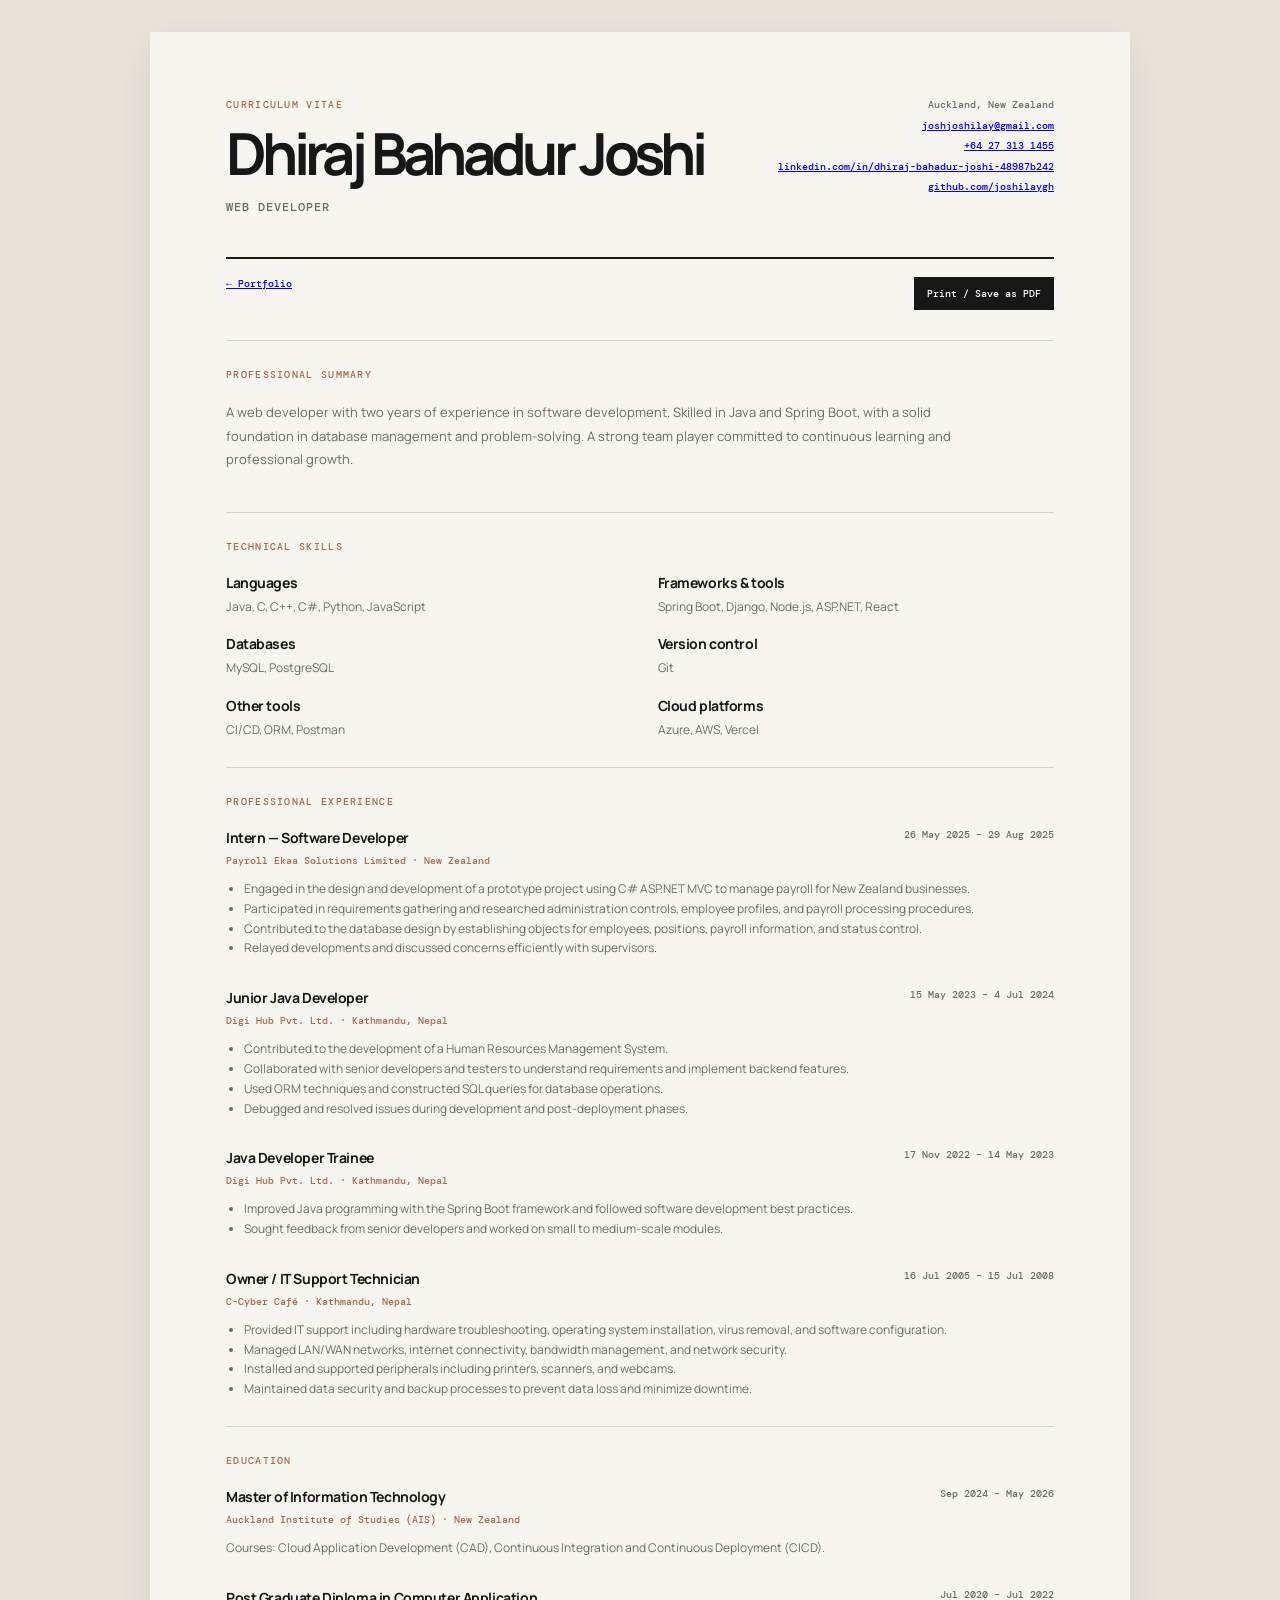
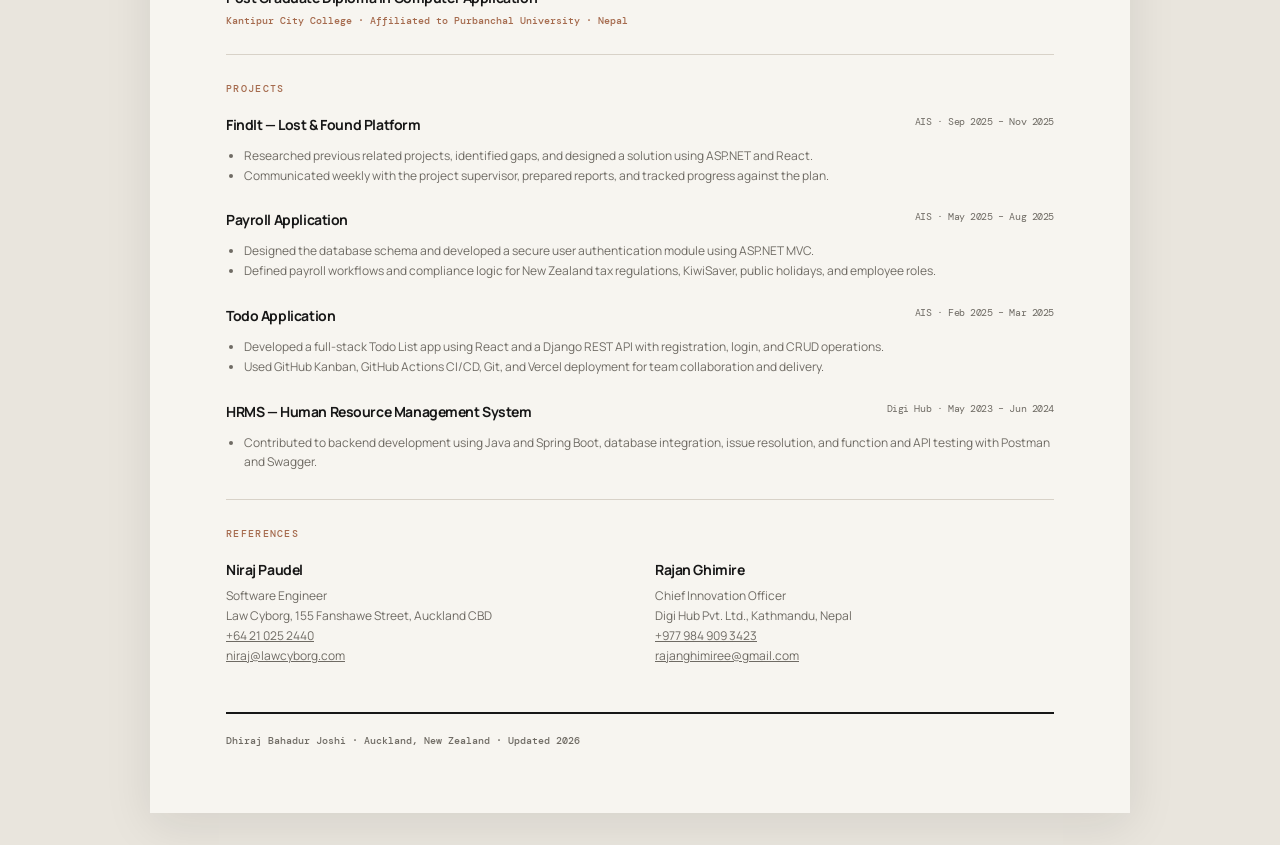
==== resume.html @ 3dafc1f8 "Add complete resume page" ====
<!doctype html>
<html lang="en">
  <head>
    <meta charset="utf-8" />
    <meta name="viewport" content="width=device-width, initial-scale=1" />
    <meta name="description" content="Full resume of Dhiraj Bahadur Joshi, web developer." />
    <title>Dhiraj Bahadur Joshi — Resume</title>
    <link rel="preconnect" href="https://fonts.googleapis.com" />
    <link rel="preconnect" href="https://fonts.gstatic.com" crossorigin />
    <link href="https://fonts.googleapis.com/css2?family=DM+Mono:wght@400;500&family=Manrope:wght@400;500;600;700;800&display=swap" rel="stylesheet" />
    <link rel="stylesheet" href="resume.css" />
  </head>
  <body>
    <div class="resume-shell">
      <header class="resume-header">
        <div><p class="eyebrow">Curriculum vitae</p><h1>Dhiraj Bahadur Joshi</h1><p class="role">Web Developer</p></div>
        <div class="contact"><span>Auckland, New Zealand</span><a href="mailto:joshjoshilay@gmail.com">joshjoshilay@gmail.com</a><a href="tel:+64273131455">+64 27 313 1455</a><a href="https://www.linkedin.com/in/dhiraj-bahadur-joshi-48987b242">linkedin.com/in/dhiraj-bahadur-joshi-48987b242</a><a href="https://github.com/joshilaygh">github.com/joshilaygh</a></div>
      </header>
      <div class="resume-actions"><a href="index.html">← Portfolio</a><button type="button" onclick="window.print()">Print / Save as PDF</button></div>

      <main>
        <section class="resume-section"><h2>Professional summary</h2><p>A web developer with two years of experience in software development. Skilled in Java and Spring Boot, with a solid foundation in database management and problem-solving. A strong team player committed to continuous learning and professional growth.</p></section>
        <section class="resume-section"><h2>Technical skills</h2><div class="skills-grid"><div><b>Languages</b><span>Java, C, C++, C#, Python, JavaScript</span></div><div><b>Frameworks &amp; tools</b><span>Spring Boot, Django, Node.js, ASP.NET, React</span></div><div><b>Databases</b><span>MySQL, PostgreSQL</span></div><div><b>Version control</b><span>Git</span></div><div><b>Other tools</b><span>CI/CD, ORM, Postman</span></div><div><b>Cloud platforms</b><span>Azure, AWS, Vercel</span></div></div></section>
        <section class="resume-section"><h2>Professional experience</h2>
          <article class="resume-entry"><div class="entry-heading"><div><h3>Intern — Software Developer</h3><p>Payroll Ekaa Solutions Limited · New Zealand</p></div><time>26 May 2025 – 29 Aug 2025</time></div><ul><li>Engaged in the design and development of a prototype project using C# ASP.NET MVC to manage payroll for New Zealand businesses.</li><li>Participated in requirements gathering and researched administration controls, employee profiles, and payroll processing procedures.</li><li>Contributed to the database design by establishing objects for employees, positions, payroll information, and status control.</li><li>Relayed developments and discussed concerns efficiently with supervisors.</li></ul></article>
          <article class="resume-entry"><div class="entry-heading"><div><h3>Junior Java Developer</h3><p>Digi Hub Pvt. Ltd. · Kathmandu, Nepal</p></div><time>15 May 2023 – 4 Jul 2024</time></div><ul><li>Contributed to the development of a Human Resources Management System.</li><li>Collaborated with senior developers and testers to understand requirements and implement backend features.</li><li>Used ORM techniques and constructed SQL queries for database operations.</li><li>Debugged and resolved issues during development and post-deployment phases.</li></ul></article>
          <article class="resume-entry"><div class="entry-heading"><div><h3>Java Developer Trainee</h3><p>Digi Hub Pvt. Ltd. · Kathmandu, Nepal</p></div><time>17 Nov 2022 – 14 May 2023</time></div><ul><li>Improved Java programming with the Spring Boot framework and followed software development best practices.</li><li>Sought feedback from senior developers and worked on small to medium-scale modules.</li></ul></article>
          <article class="resume-entry"><div class="entry-heading"><div><h3>Owner / IT Support Technician</h3><p>C-Cyber Café · Kathmandu, Nepal</p></div><time>16 Jul 2005 – 15 Jul 2008</time></div><ul><li>Provided IT support including hardware troubleshooting, operating system installation, virus removal, and software configuration.</li><li>Managed LAN/WAN networks, internet connectivity, bandwidth management, and network security.</li><li>Installed and supported peripherals including printers, scanners, and webcams.</li><li>Maintained data security and backup processes to prevent data loss and minimize downtime.</li></ul></article>
        </section>
        <section class="resume-section"><h2>Education</h2><article class="resume-entry compact"><div class="entry-heading"><div><h3>Master of Information Technology</h3><p>Auckland Institute of Studies (AIS) · New Zealand</p></div><time>Sep 2024 – May 2026</time></div><p>Courses: Cloud Application Development (CAD), Continuous Integration and Continuous Deployment (CICD).</p></article><article class="resume-entry compact"><div class="entry-heading"><div><h3>Post Graduate Diploma in Computer Application</h3><p>Kantipur City College · Affiliated to Purbanchal University · Nepal</p></div><time>Jul 2020 – Jul 2022</time></div></article></section>
        <section class="resume-section"><h2>Projects</h2>
          <article class="project-entry"><h3>FindIt — Lost &amp; Found Platform <small>AIS · Sep 2025 – Nov 2025</small></h3><ul><li>Researched previous related projects, identified gaps, and designed a solution using ASP.NET and React.</li><li>Communicated weekly with the project supervisor, prepared reports, and tracked progress against the plan.</li></ul></article>
          <article class="project-entry"><h3>Payroll Application <small>AIS · May 2025 – Aug 2025</small></h3><ul><li>Designed the database schema and developed a secure user authentication module using ASP.NET MVC.</li><li>Defined payroll workflows and compliance logic for New Zealand tax regulations, KiwiSaver, public holidays, and employee roles.</li></ul></article>
          <article class="project-entry"><h3>Todo Application <small>AIS · Feb 2025 – Mar 2025</small></h3><ul><li>Developed a full-stack Todo List app using React and a Django REST API with registration, login, and CRUD operations.</li><li>Used GitHub Kanban, GitHub Actions CI/CD, Git, and Vercel deployment for team collaboration and delivery.</li></ul></article>
          <article class="project-entry"><h3>HRMS — Human Resource Management System <small>Digi Hub · May 2023 – Jun 2024</small></h3><ul><li>Contributed to backend development using Java and Spring Boot, database integration, issue resolution, and function and API testing with Postman and Swagger.</li></ul></article>
        </section>
        <section class="resume-section references"><h2>References</h2><div class="reference-grid"><div><h3>Niraj Paudel</h3><p>Software Engineer<br />Law Cyborg, 155 Fanshawe Street, Auckland CBD<br /><a href="tel:+642102524460">+64 21 025 2440</a><br /><a href="mailto:niraj@lawcyborg.com">niraj@lawcyborg.com</a></p></div><div><h3>Rajan Ghimire</h3><p>Chief Innovation Officer<br />Digi Hub Pvt. Ltd., Kathmandu, Nepal<br /><a href="tel:+9779849093423">+977 984 909 3423</a><br /><a href="mailto:rajanghimiree@gmail.com">rajanghimiree@gmail.com</a></p></div></div></section>
      </main>
      <footer class="resume-footer">Dhiraj Bahadur Joshi · Auckland, New Zealand · Updated 2026</footer>
    </div>
  </body>
</html>
---- resume.css ----
:root{--ink:#171717;--muted:#6f6b64;--paper:#f7f5f0;--line:#d8d2c8;--accent:#a56a4d}*{box-sizing:border-box}body{margin:0;background:#e9e5dd;color:var(--ink);font-family:Manrope,Arial,sans-serif}.resume-shell{width:min(980px,calc(100% - 40px));margin:32px auto;background:var(--paper);padding:66px 76px;box-shadow:0 12px 45px #17171718}.resume-header{display:flex;justify-content:space-between;gap:40px;padding-bottom:42px;border-bottom:2px solid var(--ink)}.eyebrow{font:500 10px "DM Mono",monospace;text-transform:uppercase;letter-spacing:.13em;color:var(--accent);margin:0 0 15px}.resume-header h1{font-size:clamp(35px,5vw,58px);letter-spacing:-.08em;line-height:.92;margin:0}.role{font:500 12px "DM Mono",monospace;text-transform:uppercase;color:var(--muted);letter-spacing:.08em;margin:20px 0 0}.contact{display:grid;align-content:start;gap:6px;text-align:right;color:var(--muted);font:500 10px "DM Mono",monospace;line-height:1.45}.contact a:hover,.resume-actions a:hover,.resume-entry a:hover{color:var(--accent)}.resume-actions{display:flex;justify-content:space-between;padding:18px 0 30px;font:500 10px "DM Mono",monospace}.resume-actions button{border:0;background:var(--ink);color:#fff;padding:10px 13px;font:500 10px "DM Mono",monospace;cursor:pointer}.resume-section{padding:27px 0;border-top:1px solid var(--line)}.resume-section h2{font:500 10px "DM Mono",monospace;text-transform:uppercase;letter-spacing:.13em;color:var(--accent);margin:0 0 20px}.resume-section>p{color:var(--muted);font-size:13px;line-height:1.8;max-width:760px}.skills-grid{display:grid;grid-template-columns:1fr 1fr;gap:18px 35px}.skills-grid div{display:grid;gap:5px}.skills-grid b,.resume-entry h3,.project-entry h3,.reference-grid h3{font-size:14px;letter-spacing:-.03em;margin:0}.skills-grid span,.resume-entry li,.resume-entry>p,.project-entry li,.reference-grid p{font-size:12px;line-height:1.65;color:var(--muted)}.entry-heading{display:flex;justify-content:space-between;gap:25px}.entry-heading p{font:500 10px "DM Mono",monospace;color:var(--accent);margin:7px 0 0}.entry-heading time,.project-entry small{font:500 10px "DM Mono",monospace;color:var(--muted);white-space:nowrap}.resume-entry{margin:0 0 30px}.resume-entry:last-child,.project-entry:last-child{margin-bottom:0}.resume-entry ul,.project-entry ul{margin:12px 0 0;padding-left:18px}.compact>p{margin-bottom:0}.project-entry{margin-bottom:25px}.project-entry h3{display:flex;justify-content:space-between;gap:20px}.project-entry small{font-weight:400}.reference-grid{display:grid;grid-template-columns:1fr 1fr;gap:30px}.reference-grid h3{margin-bottom:7px}.reference-grid p{margin:0}.reference-grid a{color:inherit}.resume-footer{border-top:2px solid var(--ink);padding-top:20px;margin-top:20px;color:var(--muted);font:500 10px "DM Mono",monospace}@media(max-width:700px){.resume-shell{width:100%;margin:0;padding:35px 22px;box-shadow:none}.resume-header{display:block}.contact{text-align:left;margin-top:27px}.skills-grid,.reference-grid{grid-template-columns:1fr}.entry-heading,.project-entry h3{display:block}.entry-heading time,.project-entry small{display:block;margin-top:7px;white-space:normal}}@media print{body{background:#fff}.resume-shell{width:100%;margin:0;padding:20px;box-shadow:none}.resume-actions{display:none}.resume-section{break-inside:avoid}.resume-header{padding-bottom:25px}.resume-footer{margin-top:10px}}
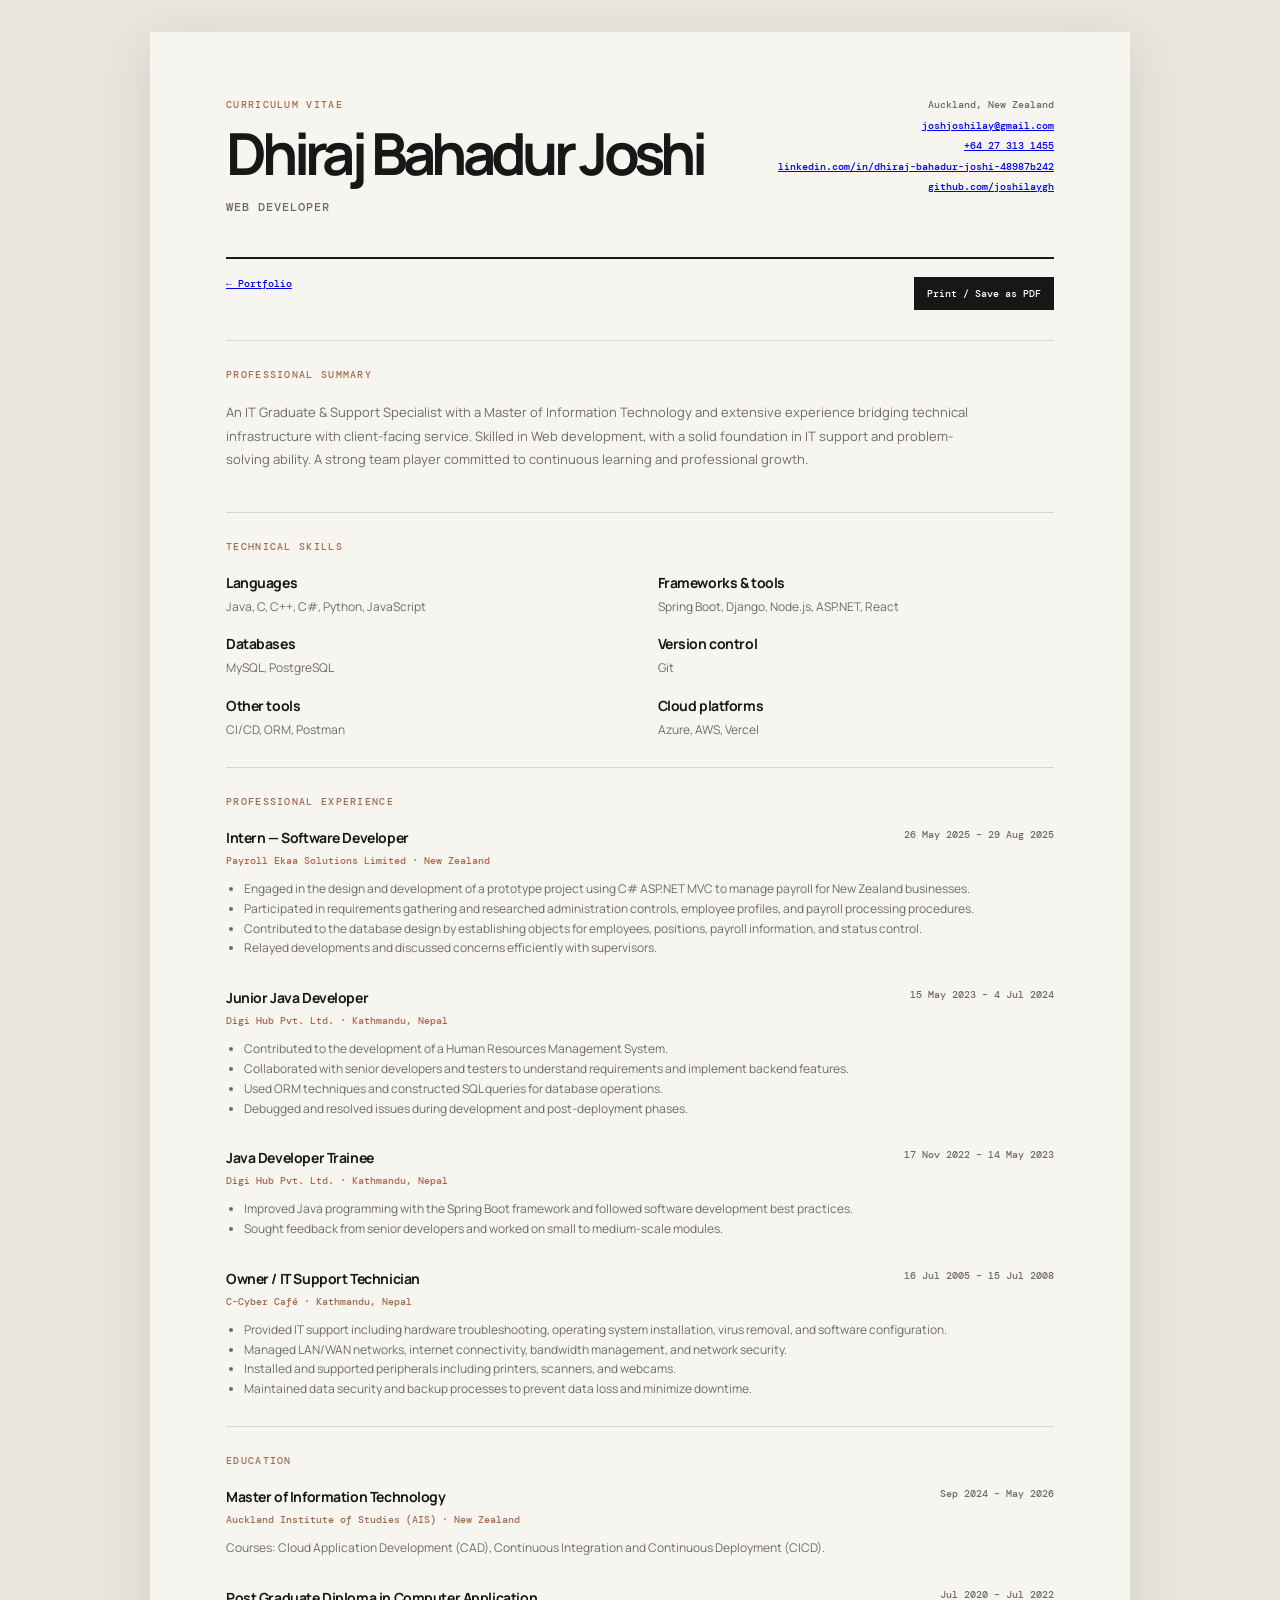
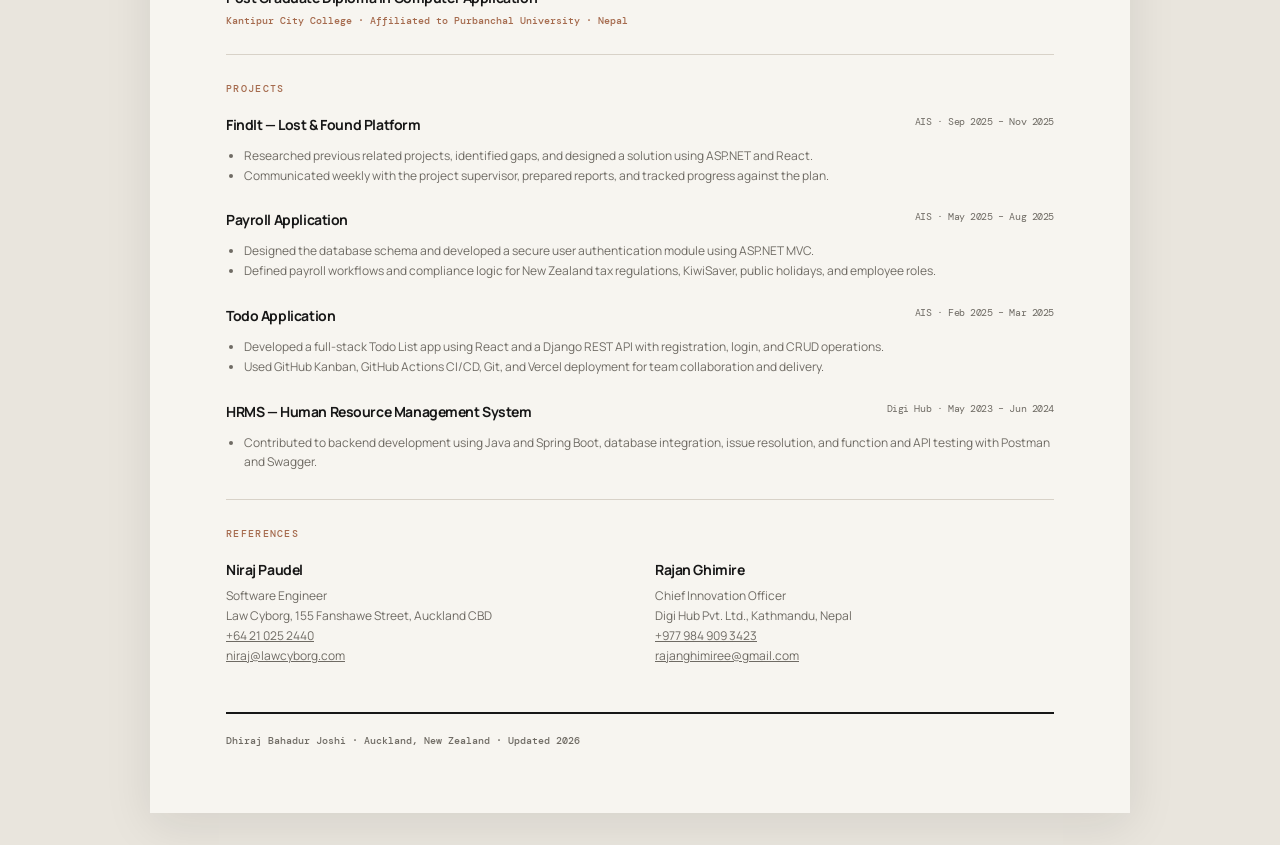
==== commit ae50e555: "Update resume professional summary" ====
--- a/resume.html
+++ b/resume.html
@@ -4,6 +4,11 @@
     <meta charset="utf-8" />
     <meta name="viewport" content="width=device-width, initial-scale=1" />
     <meta name="description" content="Full resume of Dhiraj Bahadur Joshi, web developer." />
+    <link rel="canonical" href="https://dhirajbahadurjoshi.com.np/resume.html" />
+    <meta property="og:type" content="profile" />
+    <meta property="og:title" content="Dhiraj Bahadur Joshi — Resume" />
+    <meta property="og:description" content="Full resume of Dhiraj Bahadur Joshi, web developer." />
+    <meta property="og:url" content="https://dhirajbahadurjoshi.com.np/resume.html" />
     <title>Dhiraj Bahadur Joshi — Resume</title>
     <link rel="preconnect" href="https://fonts.googleapis.com" />
     <link rel="preconnect" href="https://fonts.gstatic.com" crossorigin />
@@ -19,7 +24,7 @@
       <div class="resume-actions"><a href="index.html">← Portfolio</a><button type="button" onclick="window.print()">Print / Save as PDF</button></div>
 
       <main>
-        <section class="resume-section"><h2>Professional summary</h2><p>A web developer with two years of experience in software development. Skilled in Java and Spring Boot, with a solid foundation in database management and problem-solving. A strong team player committed to continuous learning and professional growth.</p></section>
+        <section class="resume-section"><h2>Professional summary</h2><p>An IT Graduate &amp; Support Specialist with a Master of Information Technology and extensive experience bridging technical infrastructure with client-facing service. Skilled in Web development, with a solid foundation in IT support and problem-solving ability. A strong team player committed to continuous learning and professional growth.</p></section>
         <section class="resume-section"><h2>Technical skills</h2><div class="skills-grid"><div><b>Languages</b><span>Java, C, C++, C#, Python, JavaScript</span></div><div><b>Frameworks &amp; tools</b><span>Spring Boot, Django, Node.js, ASP.NET, React</span></div><div><b>Databases</b><span>MySQL, PostgreSQL</span></div><div><b>Version control</b><span>Git</span></div><div><b>Other tools</b><span>CI/CD, ORM, Postman</span></div><div><b>Cloud platforms</b><span>Azure, AWS, Vercel</span></div></div></section>
         <section class="resume-section"><h2>Professional experience</h2>
           <article class="resume-entry"><div class="entry-heading"><div><h3>Intern — Software Developer</h3><p>Payroll Ekaa Solutions Limited · New Zealand</p></div><time>26 May 2025 – 29 Aug 2025</time></div><ul><li>Engaged in the design and development of a prototype project using C# ASP.NET MVC to manage payroll for New Zealand businesses.</li><li>Participated in requirements gathering and researched administration controls, employee profiles, and payroll processing procedures.</li><li>Contributed to the database design by establishing objects for employees, positions, payroll information, and status control.</li><li>Relayed developments and discussed concerns efficiently with supervisors.</li></ul></article>
